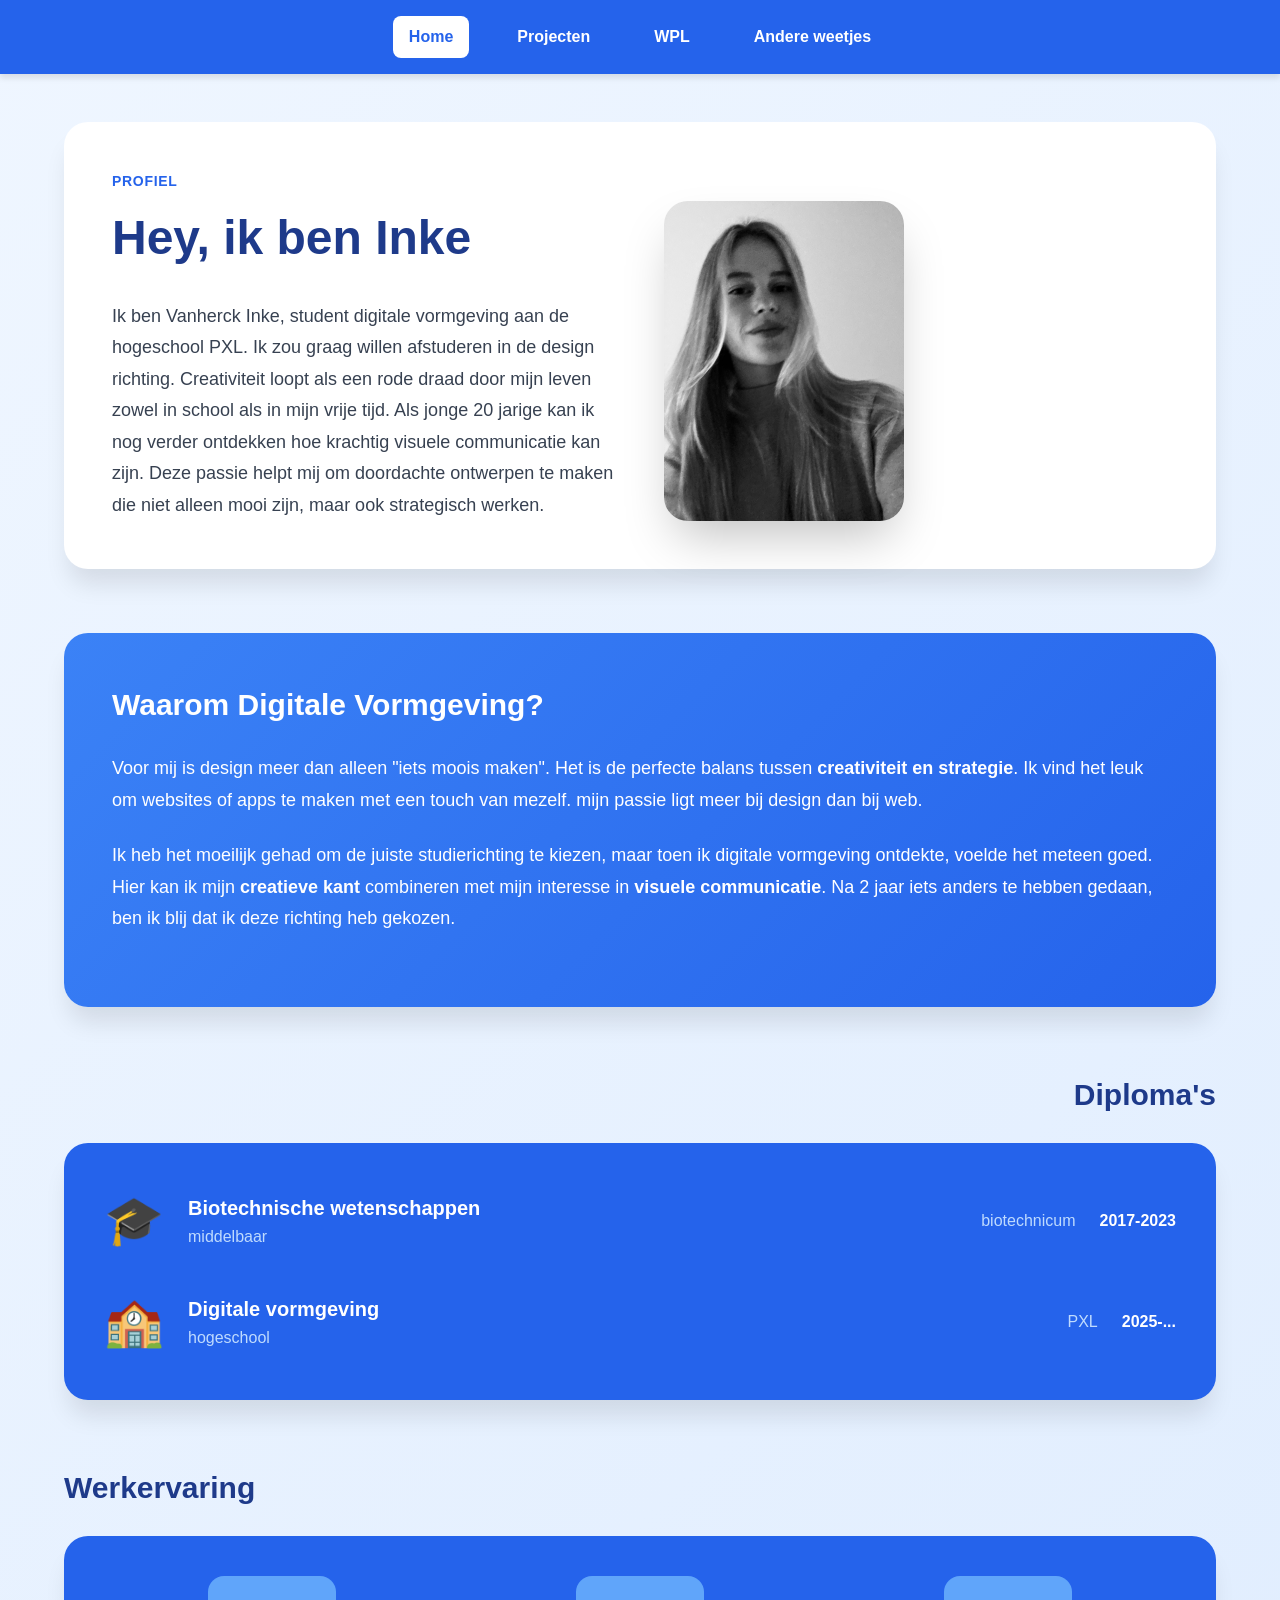
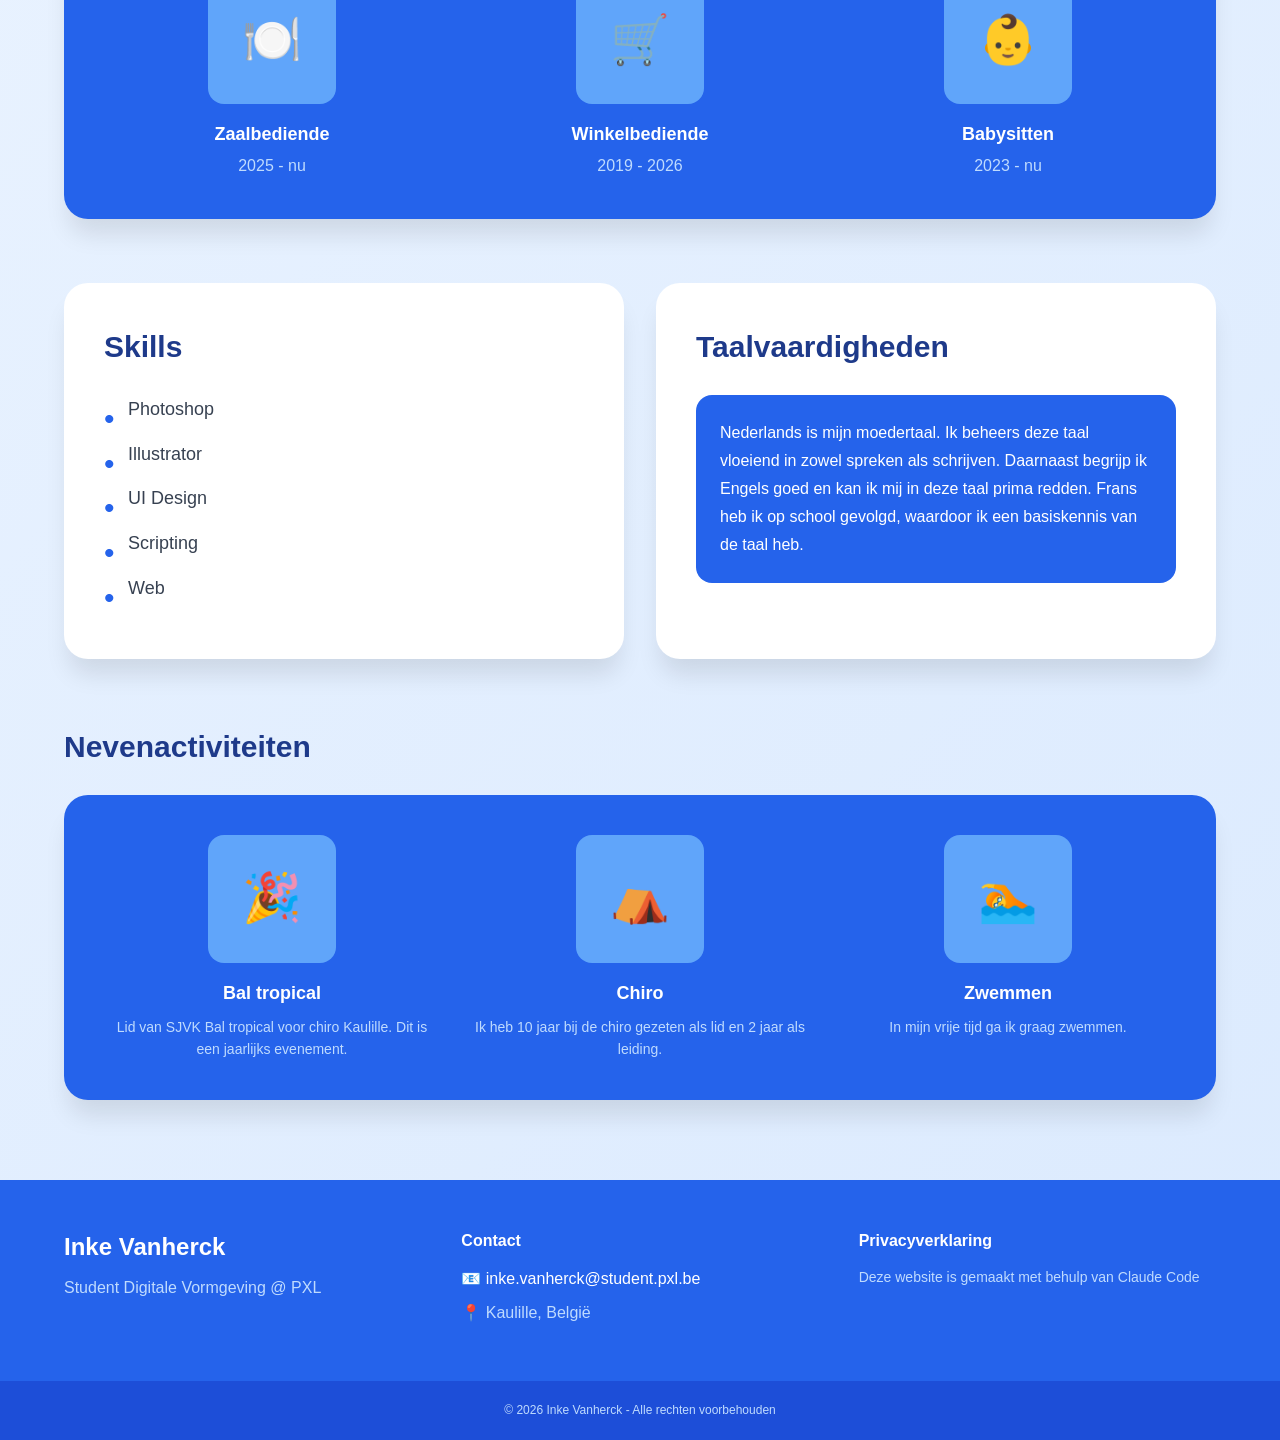
==== portfolio/index.html @ ceb303ac "foutjes" ====
<!DOCTYPE html>
<html lang="nl">
<head>
    <meta charset="UTF-8">
    <meta name="viewport" content="width=device-width, initial-scale=1.0">
    <title>Inke Vanherck - Portfolio</title>
    <link rel="stylesheet" href="portfolioInke.css">
</head>
<body>
<!-- Navigation -->
<nav class="navbar">
    <div class="nav-container">
        <a href="index.html" class="nav-link active">Home</a>
        <a href="projecten.html" class="nav-link">Projecten</a>
        <a href="WPL.html" class="nav-link">WPL</a>
        <a href="andereweetjes.html" class="nav-link">Andere weetjes</a>
    </div>
</nav>

<!-- Content -->
<main class="main-container">
    <!-- Hero Section -->
    <section class="hero-section">
        <p class="label">Profiel</p>
        <div class="profile-grid">
            <div class="profile-text">
                <h1>Hey, ik ben Inke</h1>
                <p>Ik ben Vanherck Inke, student digitale vormgeving aan de hogeschool PXL. Ik zou graag willen afstuderen in de design richting. Creativiteit loopt als een rode draad door mijn leven zowel in school als in mijn vrije tijd. Als jonge 20 jarige kan ik nog verder ontdekken hoe krachtig visuele communicatie kan zijn. Deze passie helpt mij om doordachte ontwerpen te maken die niet alleen mooi zijn, maar ook strategisch werken.</p>
            </div>
            <div class="profile-image-placeholder">
                <img src="../.idea/mezelf.jpg" alt="Foto van Inke" class="profile-image">
            </div>
        </div>
    </section>

    <!-- Waarom DVO -->
    <section class="blue-gradient-section">
        <h2>Waarom Digitale Vormgeving?</h2>
        <div class="motivation-item">
            <div>
                <p>Voor mij is design meer dan alleen "iets moois maken". Het is de perfecte balans tussen <strong>creativiteit en strategie</strong>. Ik vind het leuk om websites of apps te maken met een touch van mezelf. mijn passie ligt meer bij design dan bij web.</p>
            </div>
        </div>
        <div class="motivation-item">
            <div>
                <p>Ik heb het moeilijk gehad om de juiste studierichting te kiezen, maar toen ik digitale vormgeving ontdekte, voelde het meteen goed. Hier kan ik mijn <strong>creatieve kant</strong> combineren met mijn interesse in <strong>visuele communicatie</strong>. Na 2 jaar iets anders te hebben gedaan, ben ik blij dat ik deze richting heb gekozen.</p>
            </div>
        </div>
    </section>

    <!-- Diploma's -->
    <section class="section">
        <h2 class="section-title-right">Diploma's</h2>
        <div class="blue-box">
            <div class="diploma-row">
                <span class="emoji">🎓</span>
                <div class="diploma-info">
                    <p class="diploma-title">Biotechnische wetenschappen</p>
                    <p class="diploma-subtitle">middelbaar</p>
                </div>
                <div class="diploma-school">biotechnicum</div>
                <div class="diploma-date">2017-2023</div>
            </div>
            <div class="diploma-row">
                <span class="emoji">🏫</span>
                <div class="diploma-info">
                    <p class="diploma-title">Digitale vormgeving</p>
                    <p class="diploma-subtitle">hogeschool</p>
                </div>
                <div class="diploma-school">PXL</div>
                <div class="diploma-date">2025-...</div>
            </div>
        </div>
    </section>

    <!-- Werkervaring -->
    <section class="section">
        <h2 class="section-title-left">Werkervaring</h2>
        <div class="blue-box">
            <div class="grid-3">
                <div class="grid-item">
                    <div class="grid-icon">🍽️</div>
                    <p class="grid-title">Zaalbediende</p>
                    <p class="grid-subtitle">2025 - nu</p>
                </div>
                <div class="grid-item">
                    <div class="grid-icon">🛒</div>
                    <p class="grid-title">Winkelbediende</p>
                    <p class="grid-subtitle">2019 - 2026</p>
                </div>
                <div class="grid-item">
                    <div class="grid-icon">👶</div>
                    <p class="grid-title">Babysitten</p>
                    <p class="grid-subtitle">2023 - nu</p>
                </div>
            </div>
        </div>
    </section>

    <!-- Skills & Talen -->
    <div class="two-column-grid">
        <section class="white-card">
            <h2>Skills</h2>
            <ul class="skill-list">
                <li>Photoshop</li>
                <li>Illustrator</li>
                <li>UI Design</li>
                <li>Scripting</li>
                <li>Web</li>
            </ul>
        </section>

        <section class="white-card">
            <h2>Taalvaardigheden</h2>
            <div class="inner-blue-box">
                <p>Nederlands is mijn moedertaal. Ik beheers deze taal vloeiend in zowel spreken als schrijven. Daarnaast begrijp ik Engels goed en kan ik mij in deze taal prima redden. Frans heb ik op school gevolgd, waardoor ik een basiskennis van de taal heb.</p>
            </div>
        </section>
    </div>

    <!-- Nevenactiviteiten -->
    <section class="section">
        <h2 class="section-title-left">Nevenactiviteiten</h2>
        <div class="blue-box">
            <div class="grid-3">
                <div class="grid-item">
                    <div class="grid-icon">🎉</div>
                    <p class="grid-title">Bal tropical</p>
                    <p class="grid-text">Lid van SJVK Bal tropical voor chiro Kaulille. Dit is een jaarlijks evenement.</p>
                </div>
                <div class="grid-item">
                    <div class="grid-icon">⛺</div>
                    <p class="grid-title">Chiro</p>
                    <p class="grid-text">Ik heb 10 jaar bij de chiro gezeten als lid en 2 jaar als leiding.</p>
                </div>
                <div class="grid-item">
                    <div class="grid-icon">🏊</div>
                    <p class="grid-title">Zwemmen</p>
                    <p class="grid-text">In mijn vrije tijd ga ik graag zwemmen.</p>
                </div>
            </div>
        </div>
    </section>
</main>

<!-- Footer -->
<footer class="footer">
    <div class="footer-content">
        <div class="footer-column">
            <h3>Inke Vanherck</h3>
            <p>Student Digitale Vormgeving @ PXL</p>
        </div>
        <div class="footer-column">
            <h4>Contact</h4>
            <p>📧 <a href="mailto:inke.vanherck@student.pxl.be">inke.vanherck@student.pxl.be</a></p>
            <p>📍 Kaulille, België</p>
        </div>
        <div class="footer-column">
            <h4>Privacyverklaring</h4>
            <p class="small-text">Deze website is gemaakt met behulp van Claude Code</p>
        </div>
    </div>
    <div class="footer-bottom">
        &copy; 2026 Inke Vanherck - Alle rechten voorbehouden
    </div>
</footer>
</body>
</html>
---- portfolio/portfolioInke.css ----
/* ===== RESET & BASIS ===== */
* {
    margin: 0;
    padding: 0;
    box-sizing: border-box;
}

body {
    font-family: Arial, sans-serif;
    background: linear-gradient(135deg, #eff6ff 0%, #dbeafe 100%);
    color: #1e3a8a;
    min-height: 100vh;
    line-height: 1.6;
}

/* ===== NAVIGATIE ===== */
.navbar {
    position: sticky;
    top: 0;
    z-index: 1000;
    background-color: #2563eb;
    box-shadow: 0 4px 6px rgba(0, 0, 0, 0.1);
}

.nav-container {
    max-width: 1200px;
    margin: 0 auto;
    padding: 1rem 1.5rem;
    display: flex;
    justify-content: center;
    gap: 2rem;
}

.nav-link {
    color: white;
    text-decoration: none;
    padding: 0.5rem 1rem;
    border-radius: 0.5rem;
    font-weight: 600;
    transition: all 0.3s ease;
}

.nav-link:hover {
    background-color: #1d4ed8;
}

.nav-link.active {
    background-color: white;
    color: #2563eb;
}

/* ===== MAIN CONTAINER ===== */
.main-container {
    max-width: 1200px;
    margin: 3rem auto;
    padding: 0 1.5rem;
}

/* ===== LABELS & TITELS ===== */
.label {
    font-size: 0.875rem;
    font-weight: 700;
    color: #2563eb;
    text-transform: uppercase;
    letter-spacing: 0.05em;
    margin-bottom: 0.5rem;
}

h1 {
    font-size: 3rem;
    font-weight: 700;
    color: #1e3a8a;
    margin-bottom: 1.5rem;
}

h2 {
    font-size: 1.875rem;
    font-weight: 700;
    color: white;
    margin-bottom: 1.5rem;
}

h3 {
    font-size: 1.5rem;
    font-weight: 700;
    margin-bottom: 1rem;
}

/* ===== SECTIE STYLING ===== */
.section {
    margin-bottom: 4rem;
}

.section-title-left {
    font-size: 1.875rem;
    font-weight: 700;
    color: #1e3a8a;
    margin-bottom: 1.5rem;
}

.section-title-right {
    font-size: 1.875rem;
    font-weight: 700;
    color: #1e3a8a;
    margin-bottom: 1.5rem;
    text-align: right;
}

.section-title-left.large {
    font-size: 2.5rem;
}

/* ===== HERO SECTION ===== */
.hero-section {
    background-color: white;
    border-radius: 1.5rem;
    box-shadow: 0 20px 25px -5px rgba(0, 0, 0, 0.1);
    padding: 3rem;
    margin-bottom: 4rem;
}

.profile-grid {
    display: grid;
    grid-template-columns: 1fr 1fr;
    gap: 3rem;
    align-items: center;
}

.profile-text p {
    color: #374151;
    font-size: 1.125rem;
    line-height: 1.75;
}

.profile-image {
    width: 15rem;
    height: 20rem;
    border-radius: 1.5rem;
    box-shadow: 0 25px 50px -12px rgba(0, 0, 0, 0.25);
    display: flex;
    align-items: center;
    justify-content: center;
    color: white;
    font-size: 4rem;
    font-weight: 700;
}

/* ===== BLUE GRADIENT SECTION ===== */
.blue-gradient-section {
    background: linear-gradient(135deg, #3b82f6 0%, #2563eb 100%);
    border-radius: 1.5rem;
    box-shadow: 0 20px 25px -5px rgba(0, 0, 0, 0.1);
    padding: 3rem;
    color: white;
    margin-bottom: 4rem;
}

.motivation-item {
    display: flex;
    gap: 1rem;
    margin-bottom: 1.5rem;
}

.icon-box {
    width: 3rem;
    height: 3rem;
    background-color: #93c5fd;
    border-radius: 0.75rem;
    flex-shrink: 0;
}

.motivation-item p {
    font-size: 1.125rem;
    line-height: 1.75;
}

/* ===== BLUE BOX ===== */
.blue-box {
    background-color: #2563eb;
    border-radius: 1.5rem;
    box-shadow: 0 20px 25px -5px rgba(0, 0, 0, 0.1);
    padding: 2.5rem;
    color: white;
}

/* ===== DIPLOMA ROW ===== */
.diploma-row {
    display: grid;
    grid-template-columns: auto 1fr auto auto;
    gap: 1.5rem;
    align-items: center;
    margin-bottom: 1.5rem;
}

.diploma-row:last-child {
    margin-bottom: 0;
}

.emoji {
    font-size: 3rem;
}

.diploma-title {
    font-weight: 700;
    font-size: 1.25rem;
}

.diploma-subtitle {
    color: #bfdbfe;
}

.diploma-school {
    color: #bfdbfe;
}

.diploma-date {
    font-weight: 600;
}

/* ===== 3-KOLOMMEN GRID ===== */
.grid-3 {
    display: grid;
    grid-template-columns: repeat(3, 1fr);
    gap: 2rem;
    text-align: center;
}

.grid-item {
    flex: 1;
}

.grid-icon {
    width: 8rem;
    height: 8rem;
    background-color: #60a5fa;
    border-radius: 1rem;
    margin: 0 auto 1rem;
    display: flex;
    align-items: center;
    justify-content: center;
    font-size: 3rem;
}

.grid-title {
    font-weight: 700;
    font-size: 1.125rem;
    margin-bottom: 0.25rem;
}

.grid-subtitle {
    color: #bfdbfe;
}

.grid-text {
    color: #bfdbfe;
    font-size: 0.875rem;
    margin-top: 0.5rem;
}

/* ===== TWO COLUMN GRID ===== */
.two-column-grid {
    display: grid;
    grid-template-columns: 1fr 1fr;
    gap: 2rem;
    margin-bottom: 4rem;
}

/* ===== WHITE CARD ===== */
.white-card {
    background-color: white;
    border-radius: 1.5rem;
    box-shadow: 0 20px 25px -5px rgba(0, 0, 0, 0.1);
    padding: 2.5rem;
}

.white-card h2 {
    font-size: 1.875rem;
    font-weight: 700;
    color: #1e3a8a;
    margin-bottom: 1.5rem;
}

.white-card.bordered {
    border: 4px solid #2563eb;
}

/* ===== SKILL LIST ===== */
.skill-list {
    list-style: none;
}

.skill-list li {
    font-size: 1.125rem;
    color: #374151;
    margin-bottom: 1rem;
    padding-left: 1.5rem;
    position: relative;
}

.skill-list li::before {
    content: "•";
    position: absolute;
    left: 0;
    color: #2563eb;
    font-size: 1.875rem;
}

/* ===== INNER BLUE BOX ===== */
.inner-blue-box {
    background-color: #2563eb;
    border-radius: 1rem;
    padding: 1.5rem;
    color: white;
}

.inner-blue-box p {
    line-height: 1.75;
}

/* ===== PAGE HEADER ===== */
.page-header {
    text-align: center;
    margin-bottom: 3rem;
}

.page-intro {
    font-size: 1.25rem;
    color: #374151;
    max-width: 48rem;
    margin: 0 auto;
}

/* ===== PROJECT CARD ===== */
.project-card {
    margin-bottom: 3rem;
}

.project-grid {
    display: grid;
    grid-template-columns: 1fr 1fr;
    gap: 2.5rem;
    align-items: center;
}

.project-grid.reverse {
    direction: rtl;
}

.project-grid.reverse > * {
    direction: ltr;
}

.project-text p {
    line-height: 1.75;
    margin-bottom: 1rem;
}

.project-tools {
    font-weight: 600;
    margin-top: 1rem;
}

.project-image {
    display: flex;
    justify-content: center;
}
.UI-image{
    width: 35rem;
    height: 10rem;
    border-radius: 1.5rem;
    box-shadow: 0 25px 50px -12px rgba(0, 0, 0, 0.25);
    display: flex;
    align-items: center;
    justify-content: center;
    color: white;
    font-size: 4rem;
    font-weight: 700;
}

.branding-image{
    width: 30rem;
    height: 20rem;
    border-radius: 1.5rem;
    box-shadow: 0 25px 50px -12px rgba(0, 0, 0, 0.25);
    display: flex;
    align-items: center;
    justify-content: center;
    color: white;
    font-size: 4rem;
    font-weight: 700;
}

.scripting-image{
    width: 30rem;
    height: 20rem;
    border-radius: 1.5rem;
    box-shadow: 0 25px 50px -12px rgba(0, 0, 0, 0.25);
    display: flex;
    align-items: center;
    justify-content: center;
    color: white;
    font-size: 4rem;
    font-weight: 700;
}

.baltropical-image{
    width: 25rem;
    height: 25rem;
    border-radius: 1.5rem;
    box-shadow: 0 25px 50px -12px rgba(0, 0, 0, 0.25);
    display: flex;
    align-items: center;
    justify-content: center;
    color: white;
    font-size: 4rem;
    font-weight: 700;
}
.chiro-image{
    width: 10rem;
    height: 10rem;
    border-radius: 1.5rem;
    box-shadow: 0 25px 50px -12px rgba(0, 0, 0, 0.25);
    display: flex;
    align-items: center;
    justify-content: center;
    color: white;
    font-size: 4rem;
    font-weight: 700;
}
.banner-image{
    width: 25rem;
    height: 10rem;
    border-radius: 1.5rem;
    box-shadow: 0 25px 50px -12px rgba(0, 0, 0, 0.25);
    display: flex;
    align-items: center;
    justify-content: center;
    color: white;
    font-size: 4rem;
    font-weight: 700;
}
.website-image{
    width: 20rem;
    height: 70rem;
    border-radius: 1.5rem;
    box-shadow: 0 25px 50px -12px rgba(0, 0, 0, 0.25);
    display: flex;
    align-items: center;
    justify-content: center;
    color: white;
    font-size: 4rem;
    font-weight: 700;
}
.image-placeholder {
    width: 100%;
    max-width: 28rem;
    height: 20rem;
    background: linear-gradient(135deg, #93c5fd 0%, #3b82f6 100%);
    border-radius: 1rem;
    box-shadow: 0 10px 15px -3px rgba(0, 0, 0, 0.1);
    display: flex;
    align-items: center;
    justify-content: center;
    color: white;
    font-size: 2.25rem;
    font-weight: 700;
}

.image-placeholder-dashed {
    width: 100%;
    max-width: 28rem;
    height: 20rem;
    background: linear-gradient(135deg, #bfdbfe 0%, #60a5fa 100%);
    border-radius: 1rem;
    border: 4px dashed white;
    display: flex;
    flex-direction: column;
    align-items: center;
    justify-content: center;
    color: white;
}

.upload-icon {
    font-size: 4rem;
    margin-bottom: 1rem;
}

.image-placeholder-dashed p {
    font-size: 1.25rem;
    font-weight: 600;
}

.special-project {
    border: 4px solid #60a5fa;
}

.editable-content {
    background-color: #3b82f6;
    border-radius: 1rem;
    padding: 1.5rem;
    margin-bottom: 1rem;
}

.editable-content p {
    font-style: italic;
}

/* ===== PERSONAL PROJECT CARD ===== */
.personal-project-card {
    background-color: white;
    border-radius: 1.5rem;
    box-shadow: 0 20px 25px -5px rgba(0, 0, 0, 0.1);
    padding: 2.5rem;
    border: 4px solid #2563eb;
    position: relative;
}

.personal-badge {
    position: absolute;
    top: -1rem;
    left: 2.5rem;
    background-color: #60a5fa;
    color: white;
    padding: 0.5rem 1.5rem;
    border-radius: 9999px;
    font-weight: 700;
    font-size: 0.75rem;
    text-transform: uppercase;
}

.personal-project-card h3 {
    font-size: 1.875rem;
    font-weight: 700;
    color: #1e3a8a;
    margin-bottom: 1rem;
}

.personal-project-card .text-content {
    color: #374151;
    line-height: 1.75;
}

.personal-project-card .text-content p {
    margin-bottom: 1rem;
}

.emphasis {
    font-weight: 600;
}

.btn-instagram {
    display: inline-block;
    background-color: #2563eb;
    color: white;
    padding: 0.75rem 1.5rem;
    border-radius: 0.5rem;
    font-weight: 600;
    text-decoration: none;
    margin-top: 1rem;
    transition: background-color 0.3s ease;
}

.btn-instagram:hover {
    background-color: #1d4ed8;
}

.gradient-orange {
    background: linear-gradient(135deg, #fb923c 0%, #ec4899 100%);
}

/* ===== WEETJE CARDS ===== */
.weetje-card {
    margin-bottom: 3rem;
}

.weetje-grid {
    display: grid;
    grid-template-columns: 1fr 1fr;
    gap: 2.5rem;
    align-items: center;
}

.weetje-grid.reverse {
    direction: rtl;
}

.weetje-grid.reverse > * {
    direction: ltr;
}

.weetje-text .text-content p {
    line-height: 1.75;
    margin-bottom: 1rem;
}

.weetje-image {
    display: flex;
    justify-content: center;
}

.weetje-image .panda-image{
    width: 50%;
    max-width: 24rem;
    height: 20rem;
    border-radius: 10px;
}

.oostenrijk-image{
    width: 40%;
    max-width: 24rem;
    height: 20rem;
    border-radius: 10px;
}

.gradient-gray {
    background: linear-gradient(135deg, #4b5563 0%, #1f2937 100%);
}

.gradient-mountain {
    background: linear-gradient(135deg, #16a34a 0%, #1e40af 100%);
}

/* ===== WPL PAGE ===== */
.wpl-section {
    margin-bottom: 4rem;
}

.wpl-header {
    display: flex;
    align-items: center;
    gap: 1rem;
    margin-bottom: 1.5rem;
}

.wpl-icon {
    width: 4rem;
    height: 4rem;
    background-color: white;
    border-radius: 1rem;
    display: flex;
    align-items: center;
    justify-content: center;
    font-size: 2.5rem;
}

.wpl-icon.blue-bg {
    background-color: #2563eb;
}

.wpl-subtitle {
    color: #bfdbfe;
    font-size: 1rem;
}

.blue-text {
    color: #1e3a8a;
}

.gray-text {
    color: #6b7280;
}

.wpl-content-box {
    background-color: rgba(255, 255, 255, 0.1);
    backdrop-filter: blur(10px);
    border-radius: 1rem;
    padding: 2rem;
    margin-bottom: 1.5rem;
}

.wpl-description {
    color: #bfdbfe;
    margin-bottom: 1.5rem;
    line-height: 1.75;
}

.download-section {
    display: flex;
    align-items: center;
    gap: 1rem;
}

.btn-download {
    display: inline-flex;
    align-items: center;
    gap: 0.5rem;
    background-color: white;
    color: #2563eb;
    padding: 0.75rem 1.5rem;
    border-radius: 0.5rem;
    font-weight: 600;
    text-decoration: none;
    box-shadow: 0 10px 15px -3px rgba(0, 0, 0, 0.1);
    transition: all 0.3s ease;
}

.btn-download:hover {
    background-color: #eff6ff;
}

.btn-download.blue {
    background-color: #2563eb;
    color: white;
}

.btn-download.blue:hover {
    background-color: #1d4ed8;
}

.btn-icon {
    font-size: 1.5rem;
}

.hint-text {
    font-size: 0.875rem;
    color: #bfdbfe;
    font-style: italic;
}

.hint-text.gray {
    color: #6b7280;
}

.tip-box {
    background-color: rgba(37, 99, 235, 0.3);
    backdrop-filter: blur(10px);
    border-radius: 1rem;
    border: 2px dashed rgba(255, 255, 255, 0.3);
    padding: 2rem;
    text-align: center;
}

.tip-box.blue-bg {
    background-color: #dbeafe;
    border-color: #60a5fa;
}

.tip-box p {
    font-size: 1.125rem;
}

.wpl1-content {
    background-color: #eff6ff;
    border-radius: 1rem;
    padding: 2rem;
    margin-bottom: 1.5rem;
}

.content-description {
    color: #374151;
    margin-bottom: 1.5rem;
    line-height: 1.75;
}

.checklist {
    list-style: none;
    margin-bottom: 1.5rem;
}

.checklist li {
    display: flex;
    align-items: center;
    gap: 0.75rem;
    color: #374151;
    margin-bottom: 0.75rem;
}

.checklist li::before {
    content: "✓";
    color: #2563eb;
    font-size: 1.5rem;
    font-weight: 700;
}

.info-section {
    background: linear-gradient(90deg, #3b82f6 0%, #9333ea 100%);
    border-radius: 1.5rem;
    box-shadow: 0 20px 25px -5px rgba(0, 0, 0, 0.1);
    padding: 2.5rem;
    color: white;
}

.info-content {
    max-width: 48rem;
    margin: 0 auto;
    text-align: center;
}

.info-content h3 {
    font-size: 1.875rem;
    margin-bottom: 1rem;
}

.info-content p {
    font-size: 1.125rem;
    line-height: 1.75;
    color: #dbeafe;
}

.gradient-purple {
    background: linear-gradient(90deg, #3b82f6 0%, #9333ea 100%);
}

/* ===== FOOTER ===== */
.footer {
    background-color: #2563eb;
    color: white;
    margin-top: 5rem;
}

.footer-content {
    max-width: 1200px;
    margin: 0 auto;
    padding: 3rem 1.5rem;
    display: grid;
    grid-template-columns: repeat(3, 1fr);
    gap: 2.5rem;
}

.footer-column h3 {
    font-size: 1.5rem;
    margin-bottom: 0.5rem;
}

.footer-column h4 {
    font-weight: 700;
    margin-bottom: 0.75rem;
}

.footer-column p {
    color: #bfdbfe;
    margin-bottom: 0.5rem;
}

.footer-column a {
    color: white;
    text-decoration: none;
}

.footer-column a:hover {
    text-decoration: underline;
}

.small-text {
    font-size: 0.875rem;
}

.footer-bottom {
    background-color: #1d4ed8;
    text-align: center;
    padding: 1.25rem;
    font-size: 0.75rem;
    color: #bfdbfe;
}

/* ===== RESPONSIVE DESIGN ===== */
@media (max-width: 768px) {
    .nav-container {
        flex-direction: column;
        gap: 0.5rem;
    }

    h1 {
        font-size: 2rem;
    }

    .profile-grid,
    .project-grid,
    .project-grid.reverse,
    .weetje-grid,
    .weetje-grid.reverse,
    .two-column-grid {
        grid-template-columns: 1fr;
        direction: ltr;
    }

    .grid-3 {
        grid-template-columns: 1fr;
    }

    .image-box {
        width: 100%;
        height: 16rem;
        margin: 0 auto;
    }

    .footer-content {
        grid-template-columns: 1fr;
        text-align: center;
    }

    .diploma-row {
        grid-template-columns: 1fr;
        text-align: center;
    }

    .wpl-header {
        flex-direction: column;
        text-align: center;
    }
}
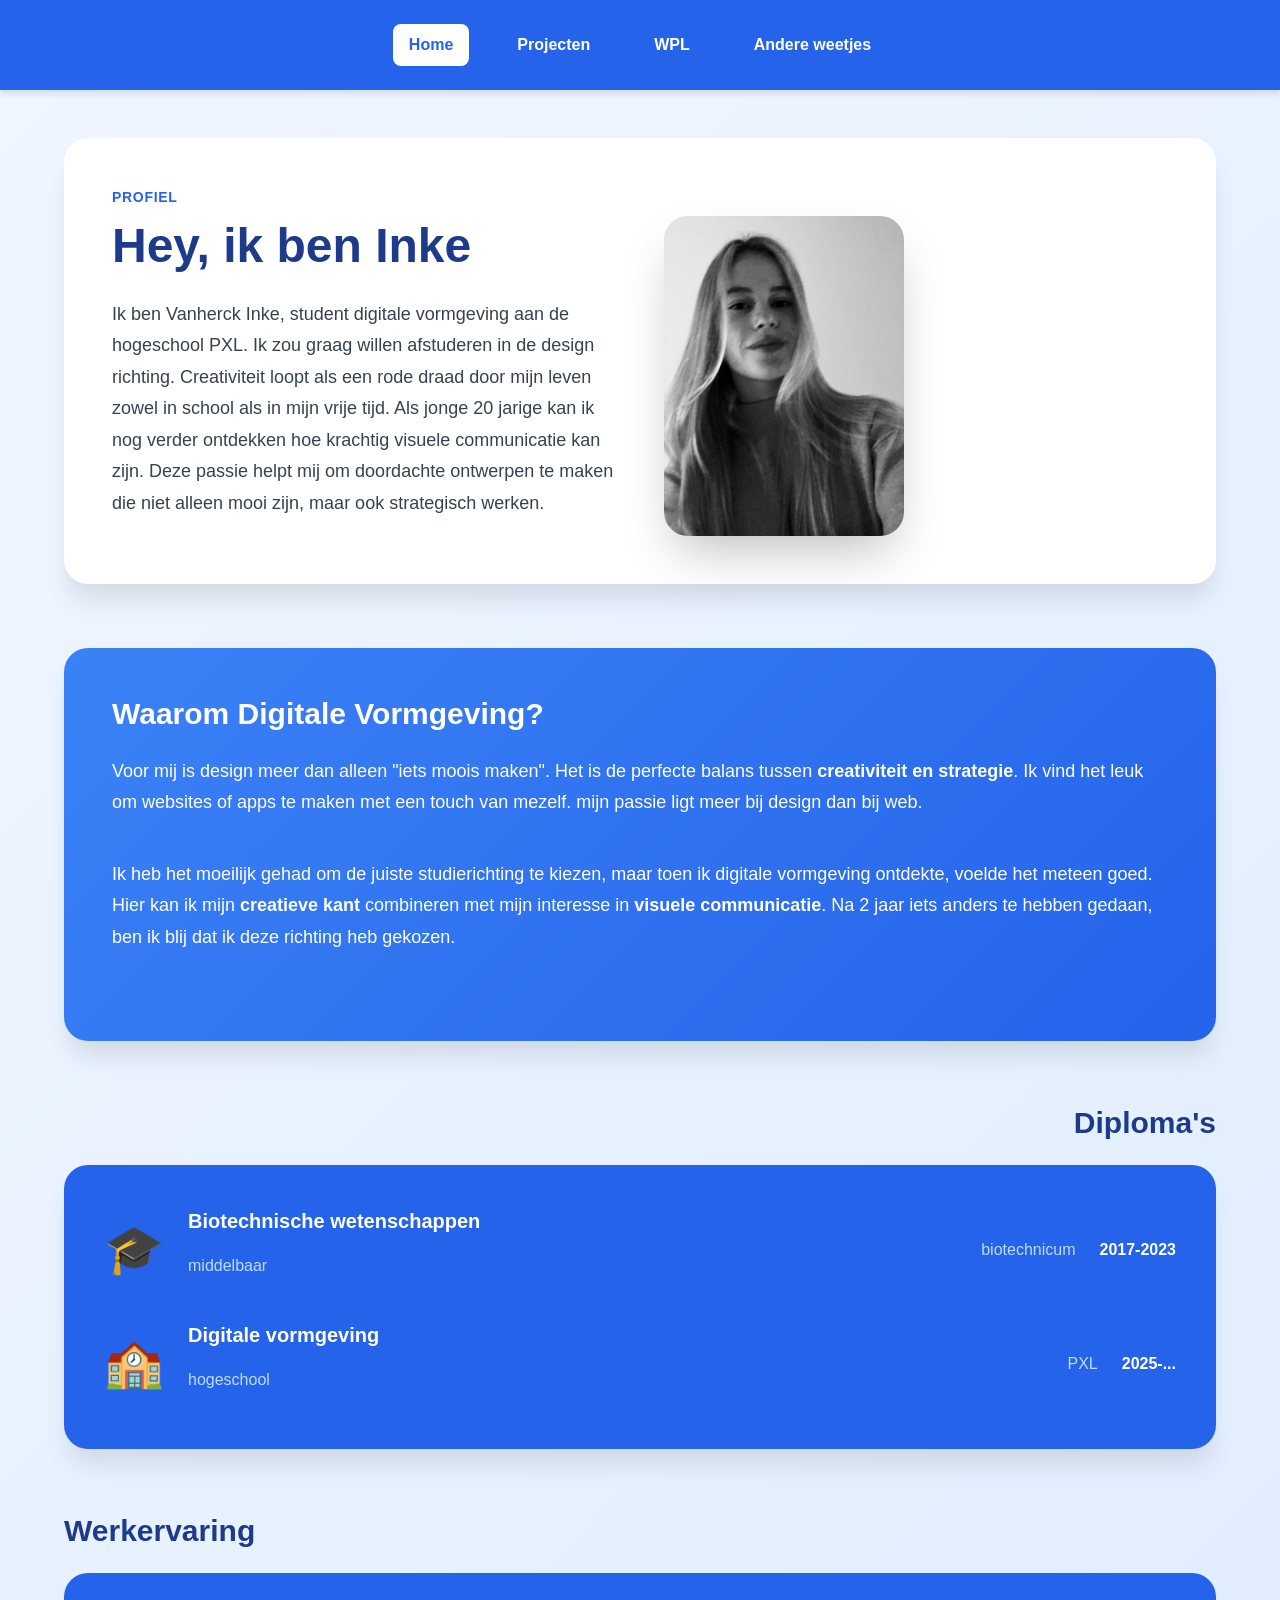
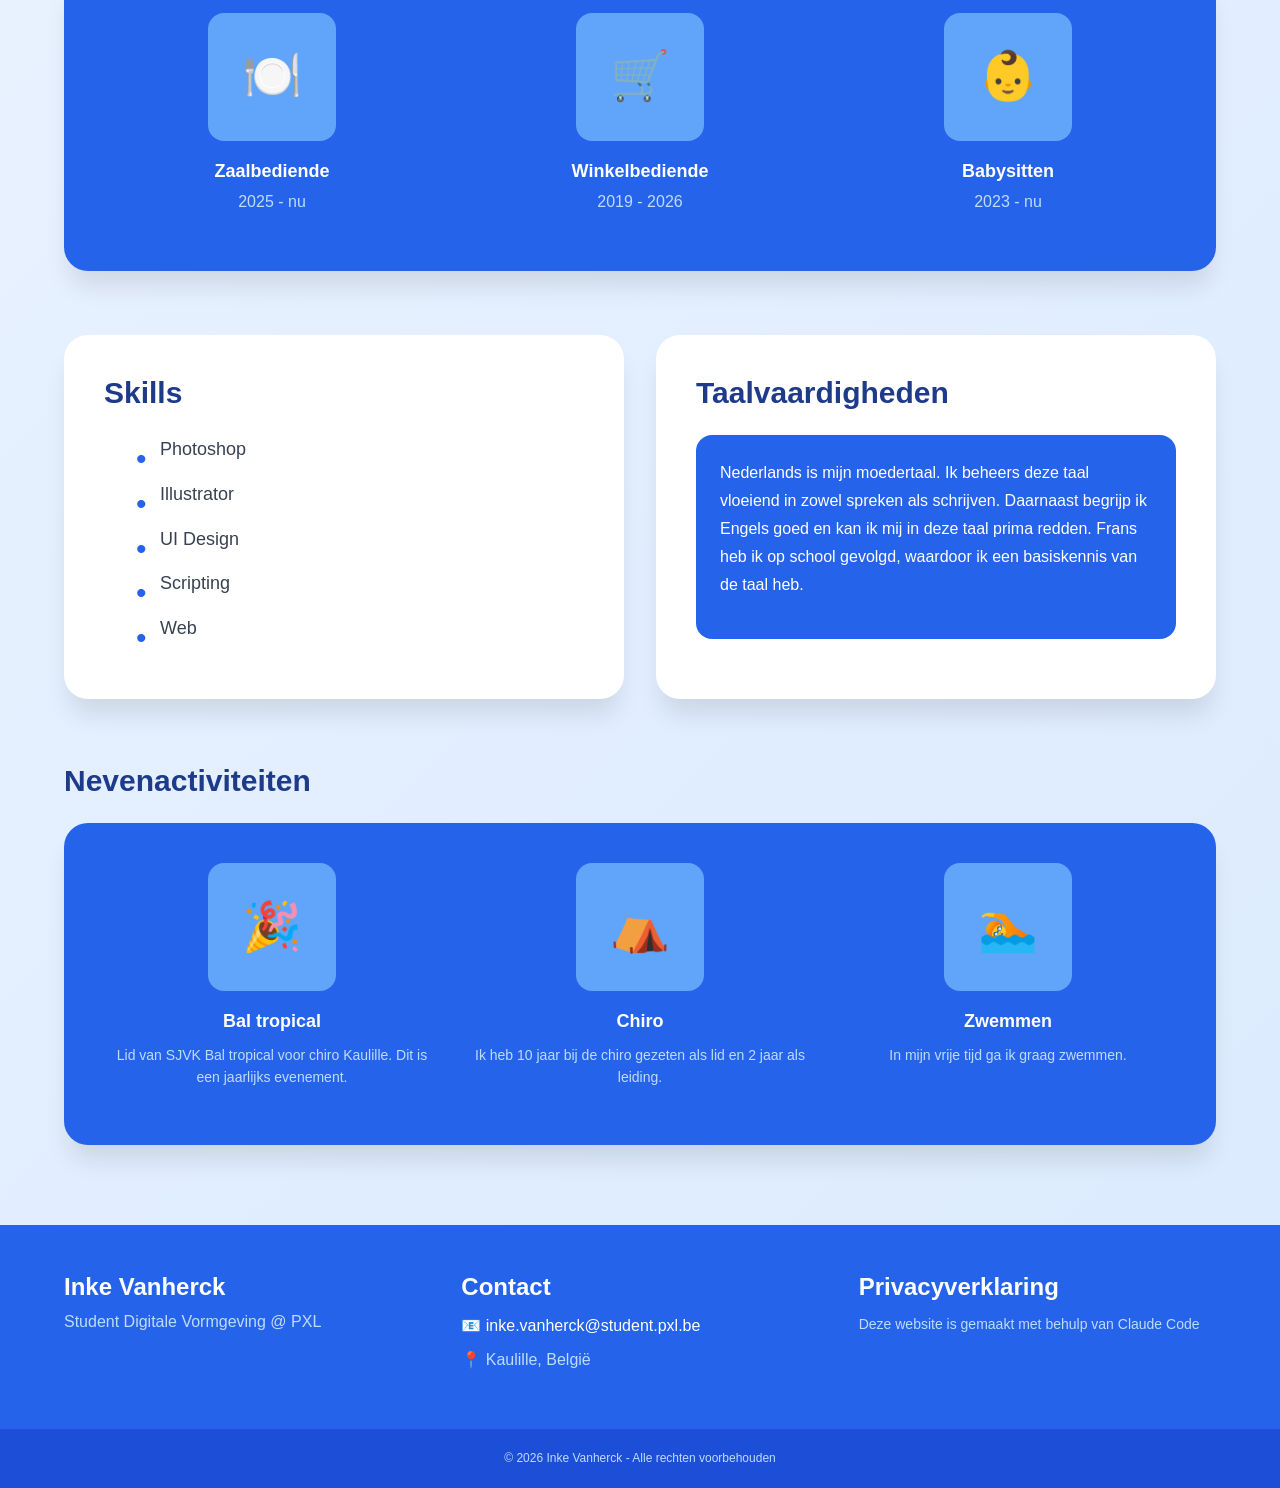
==== commit 2fbc6bf6: "Add the CSS-files for Bootstrap in the head" ====
--- a/portfolio/index.html
+++ b/portfolio/index.html
@@ -4,6 +4,11 @@
     <meta charset="UTF-8">
     <meta name="viewport" content="width=device-width, initial-scale=1.0">
     <title>Inke Vanherck - Portfolio</title>
+    <!-- Bootstrap core CSS -->
+    <link href="https://cdn.jsdelivr.net/npm/bootstrap@5.3.0/dist/css/bootstrap.min.css" rel="stylesheet">
+    <!-- Bootstrap Icons -->
+    <link href="https://cdn.jsdelivr.net/npm/bootstrap-icons@1.10.5/font/bootstrap-icons.css" rel="stylesheet">
+    <!-- Local stylesheet -->
     <link rel="stylesheet" href="portfolioInke.css">
 </head>
 <body>
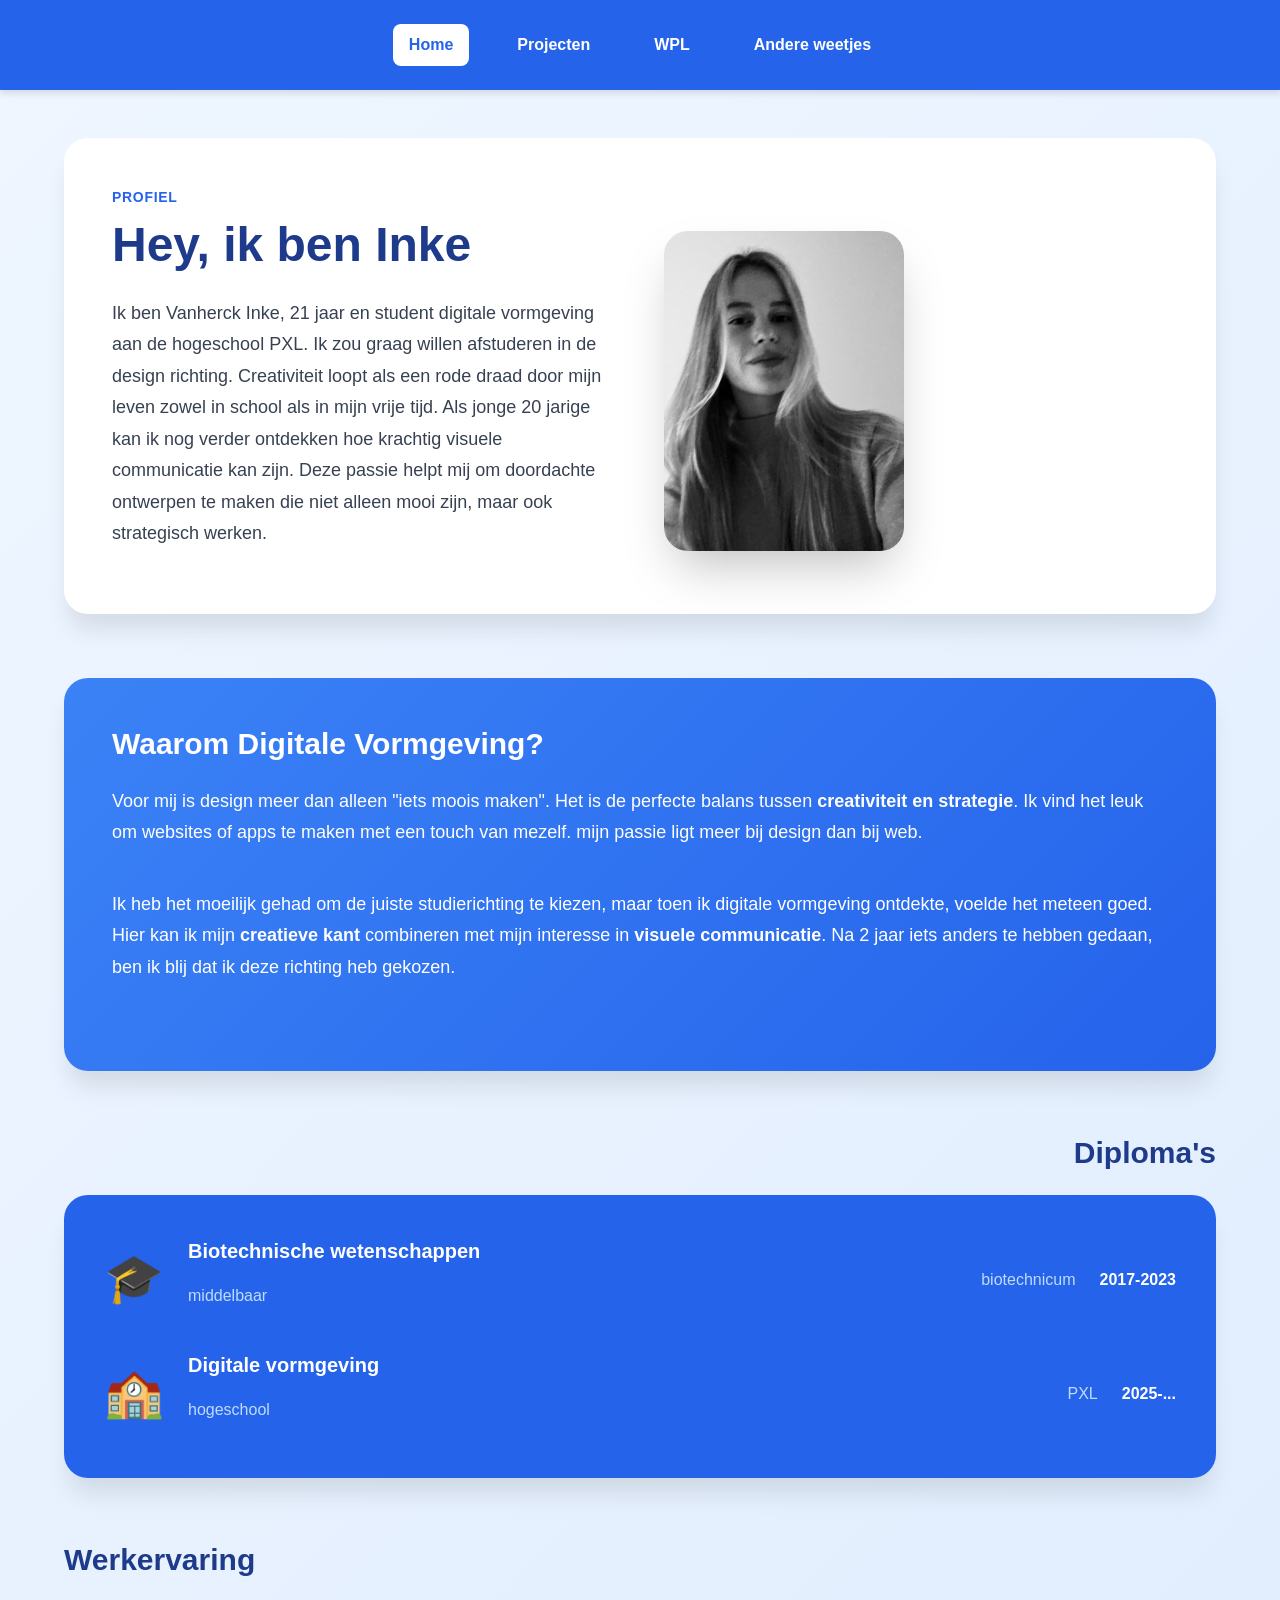
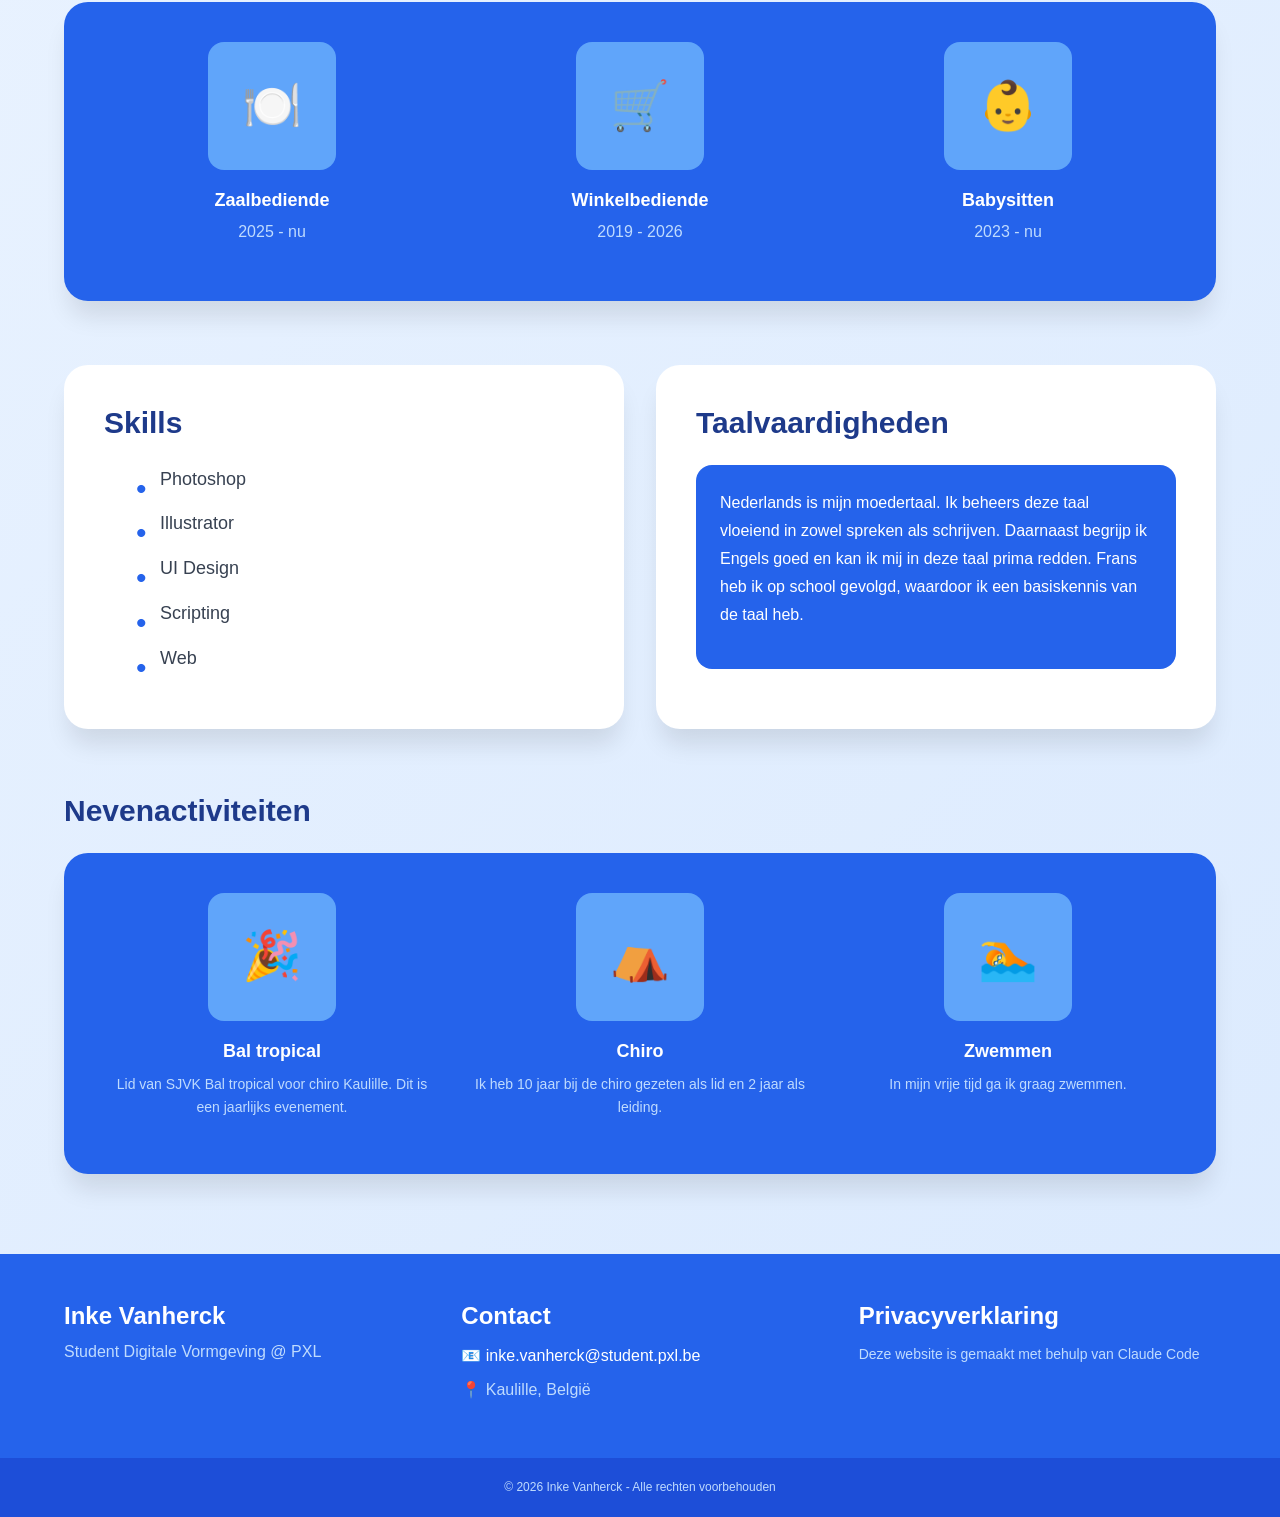
==== commit 53b0832b: "tekst toegevoegd" ====
--- a/portfolio/index.html
+++ b/portfolio/index.html
@@ -30,7 +30,7 @@
         <div class="profile-grid">
             <div class="profile-text">
                 <h1>Hey, ik ben Inke</h1>
-                <p>Ik ben Vanherck Inke, student digitale vormgeving aan de hogeschool PXL. Ik zou graag willen afstuderen in de design richting. Creativiteit loopt als een rode draad door mijn leven zowel in school als in mijn vrije tijd. Als jonge 20 jarige kan ik nog verder ontdekken hoe krachtig visuele communicatie kan zijn. Deze passie helpt mij om doordachte ontwerpen te maken die niet alleen mooi zijn, maar ook strategisch werken.</p>
+                <p>Ik ben Vanherck Inke, 21 jaar en student digitale vormgeving aan de hogeschool PXL. Ik zou graag willen afstuderen in de design richting. Creativiteit loopt als een rode draad door mijn leven zowel in school als in mijn vrije tijd. Als jonge 20 jarige kan ik nog verder ontdekken hoe krachtig visuele communicatie kan zijn. Deze passie helpt mij om doordachte ontwerpen te maken die niet alleen mooi zijn, maar ook strategisch werken.</p>
             </div>
             <div class="profile-image-placeholder">
                 <img src="../.idea/mezelf.jpg" alt="Foto van Inke" class="profile-image">
